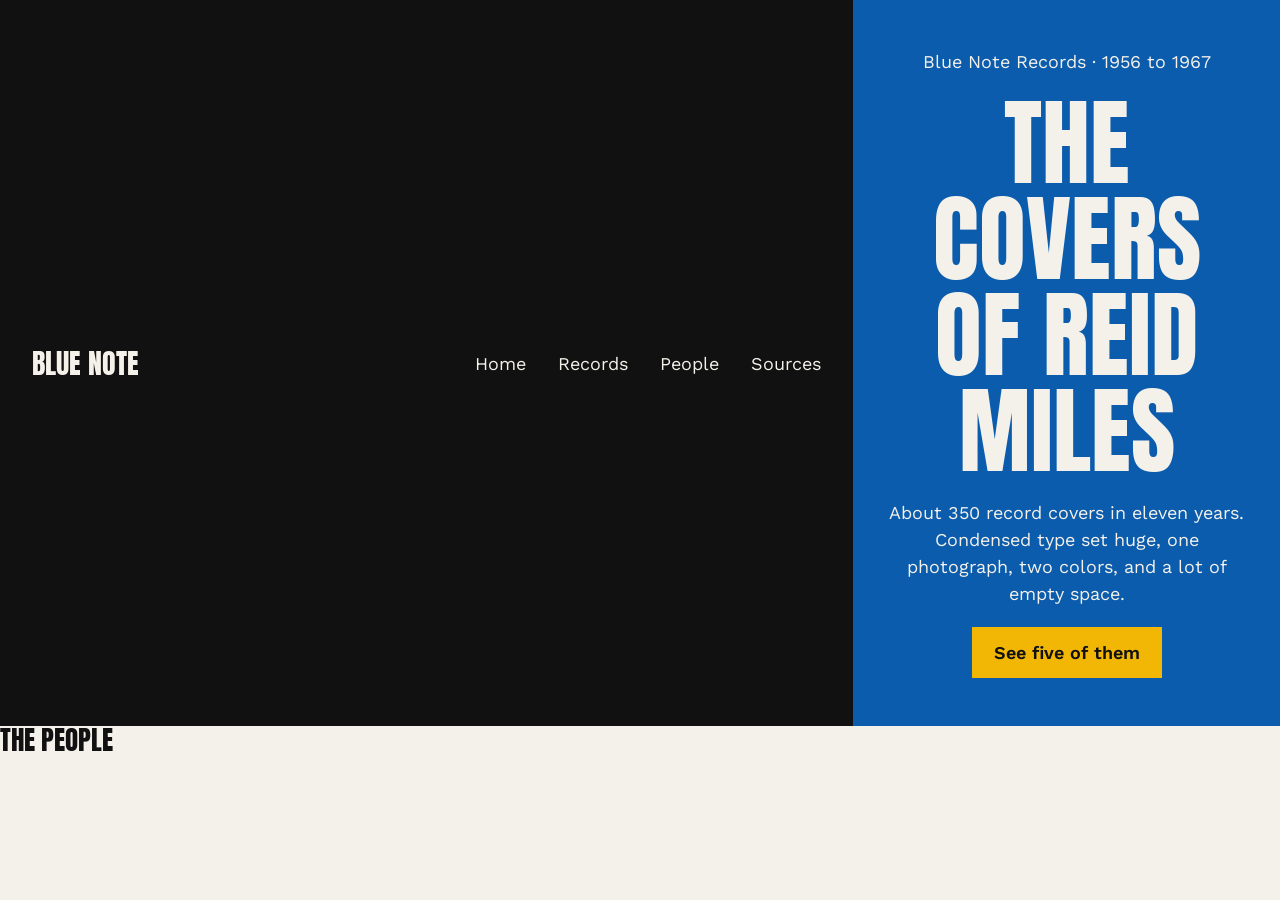
==== pages/blue-note.html @ 18f39c2d "grid" ====
<!DOCTYPE html>
<html lang="en">
<head>
    <meta charset="UTF-8">
    <meta name="viewport" content="width=device-width, initial-scale=1.0">
    <title>Blue Note, the covers of Reid Miles</title>

    <link rel="preconnect" href="https://fonts.googleapis.com">
    <link rel="preconnect" href="https://fonts.gstatic.com" crossorigin>
    <link href="https://fonts.googleapis.com/css2?family=Anton&family=Work+Sans:wght@400;600&display=swap" rel="stylesheet">

    <link rel="stylesheet" href="../css/styles.css">
</head>
<body>
    
<header class="site-header">
  <a class="logo" href="../index.html">Blue Note</a>
  <nav>
      <ul>
        <li><a href="../index.html">Home</a></li>
        <li><a href="#records">Records</a></li>
        <li><a href="#people">People</a></li>
        <li><a href="#sources">Sources</a></li>
      </ul>
  </nav>
</header> 

<section class="hero">
    <p>Blue Note Records &middot; 1956 to 1967</p>
    <h1>The covers of Reid Miles</h1>
    <p>About 350 record covers in eleven years.
        Condensed type set huge, one photograph, two colors,
        and a lot of empty space.</p>
    <a class="button" href="#records">See five of them</a>     
</section>

<section class="records" id="records">
    <h2>The people</h2>
</section>

</body>
</html>
---- css/styles.css ----
* {
    box-sizing: border-box;
    margin: 0;
    padding: 0;
}

body {
    display: grid;
    grid-template-columns: 2fr 1fr;
    background: #f4f1ea;
    color: #111111;
    font-family: 'Work Sans', sans-serif;
    font-size: 18px;
    line-height: 1.5;
}

h1, h2, h3, .logo {
    font-family: 'Anton', sans-serif;
    font-weight: 400;
    text-transform: uppercase;
    line-height: 1;
}

.site-header {
    display: flex;
    justify-content: space-between;
    align-items: center;
    padding: 20px 32px;
    background: #111111;
    color: #f4f1ea;
}

.site-header a {
    color: #f4f1ea;
    text-decoration: none;
}

.logo {
    font-size: 28px;
}

nav ul {
    display: flex;
    gap: 32px;
    list-style: none;
}

.hero {
    display: flex;
    flex-direction: column;
    justify-content: center;
    align-items: center;
    gap: 20px;
    min-height: 520px;
    padding: 48px 32px;
    background: #0B5CAD;
    color: #f4f1ea;
    text-align: center;
}

.hero h1 {
    font-size: 96px;
}

.button {
    padding: 12px 22px;
    background: #f2B705;
    color: #111111;
    font-weight: 600;
    text-decoration: none;
}
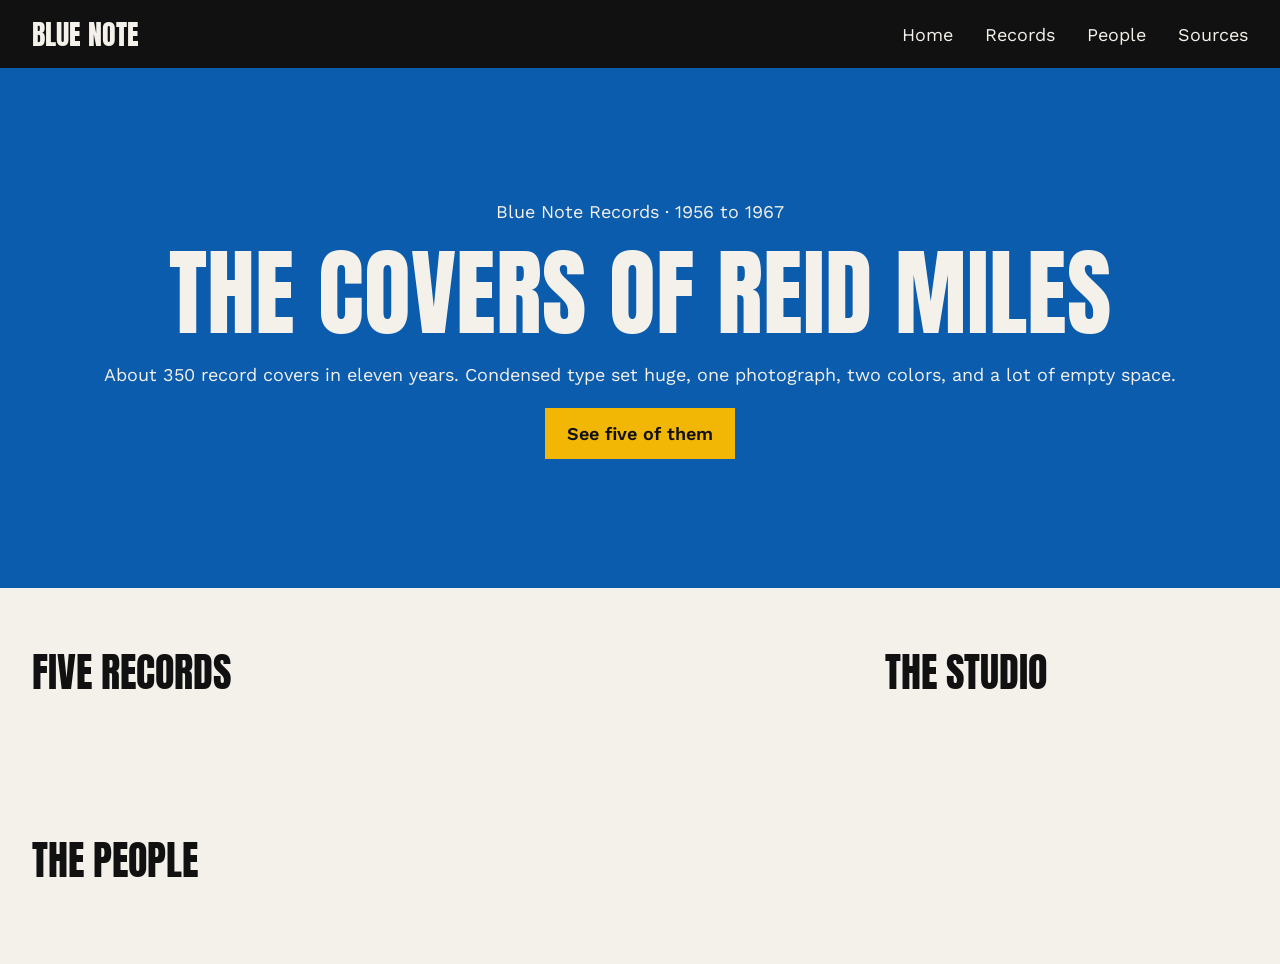
==== commit 7cc6d7b6: "grid" ====
--- a/pages/blue-note.html
+++ b/pages/blue-note.html
@@ -35,6 +35,14 @@
 </section>
 
 <section class="records" id="records">
+    <h2>Five records</h2>
+</section>
+
+<aside class="studio">
+    <h2>The studio</h2>
+</aside>
+
+<section class="people" id="people">
     <h2>The people</h2>
 </section>
 
--- a/css/styles.css
+++ b/css/styles.css
@@ -68,4 +68,17 @@
     color: #111111;
     font-weight: 600;
     text-decoration: none;
+}
+
+.site-header, .hero, .people, .site-footer {
+    grid-column: span 2
+}
+
+.records, .studio, .people {
+    padding: 64px 32px;
+}
+
+h2 {
+    font-size: 40px;
+    margin-bottom: 20px;
 }
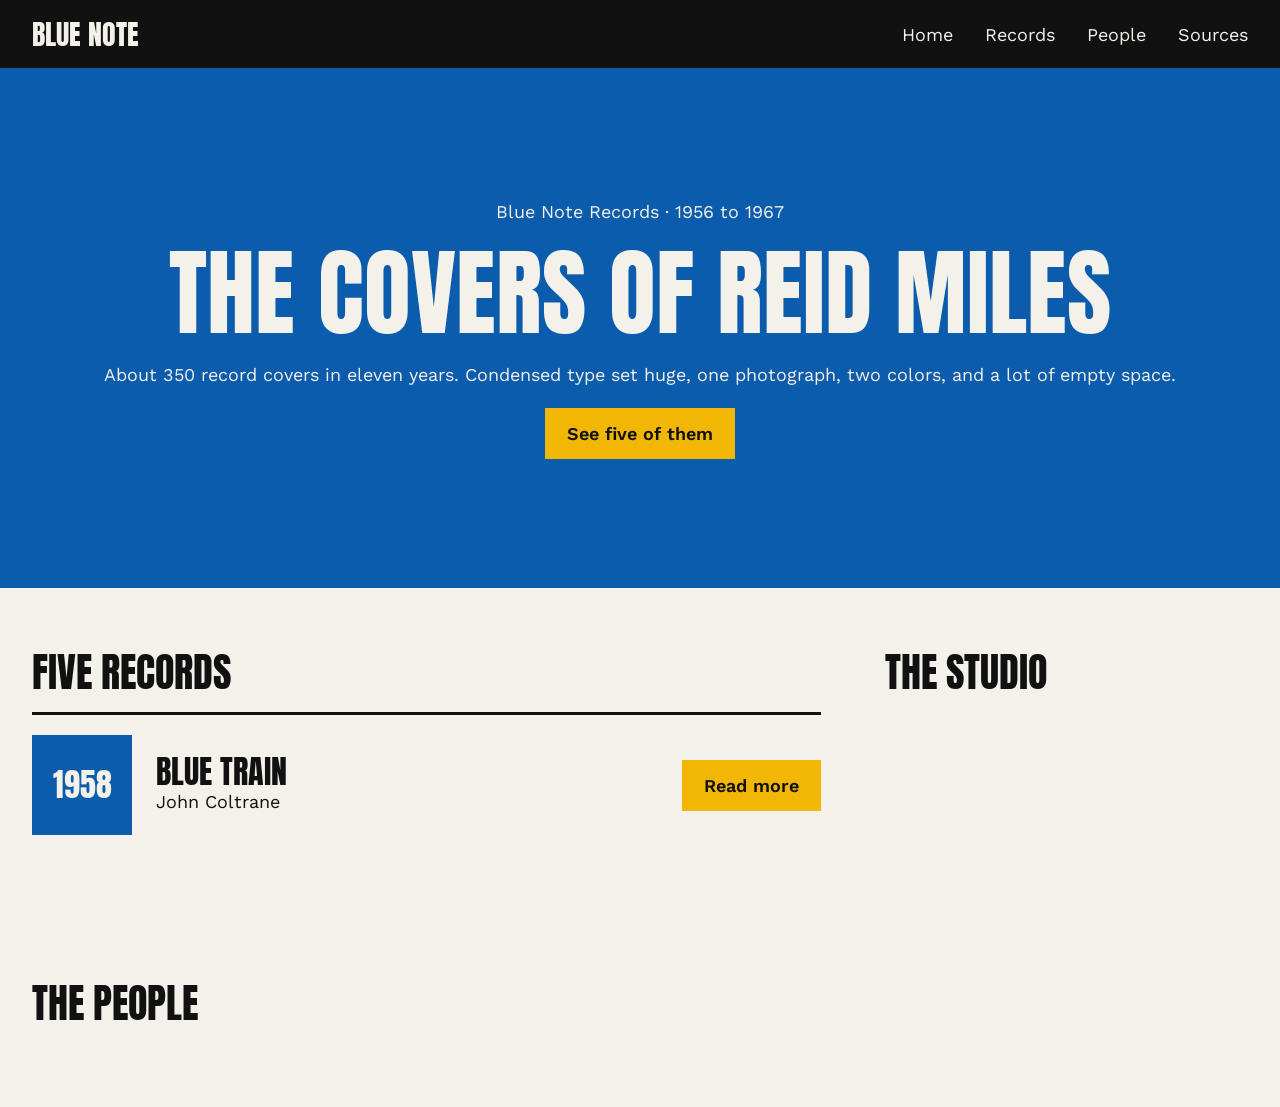
==== commit 90abfe7f: "1 record" ====
--- a/pages/blue-note.html
+++ b/pages/blue-note.html
@@ -36,6 +36,15 @@
 
 <section class="records" id="records">
     <h2>Five records</h2>
+
+    <article class="album">
+        <div class="swatch blue">1958</div>
+        <div class="info">
+            <h3>Blue Train</h3>
+            <p>John Coltrane</p>
+        </div>
+        <a class="button" href="https://en.wikipedia.org/wiki/Blue_Train_(album)">Read more</a>
+    </article>
 </section>
 
 <aside class="studio">
--- a/css/styles.css
+++ b/css/styles.css
@@ -14,7 +14,7 @@
     line-height: 1.5;
 }
 
-h1, h2, h3, .logo {
+h1, h2, h3, .logo, .swatch {
     font-family: 'Anton', sans-serif;
     font-weight: 400;
     text-transform: uppercase;
@@ -81,4 +81,34 @@
 h2 {
     font-size: 40px;
     margin-bottom: 20px;
+}
+
+h3 {
+    font-size: 32px;
+}
+
+.album {
+    display: flex;
+    align-items: center;
+    gap: 24px;
+    padding: 20px 0;
+    border-top: 3px solid #111111;
+}
+
+.swatch {
+    display: flex;
+    justify-content: center;
+    align-items: center;
+    flex: 0 0 100px;
+    height: 100px;
+    font-size: 32px;
+}
+
+.blue {background: #0B5CAD; color: #f4f1ea;}
+.ink {background: #111111; color: #f2B705;}
+.orange {background: #e0592a;}
+.yelow {background: #f2B705;}
+
+.info {
+    flex: 1;
 }
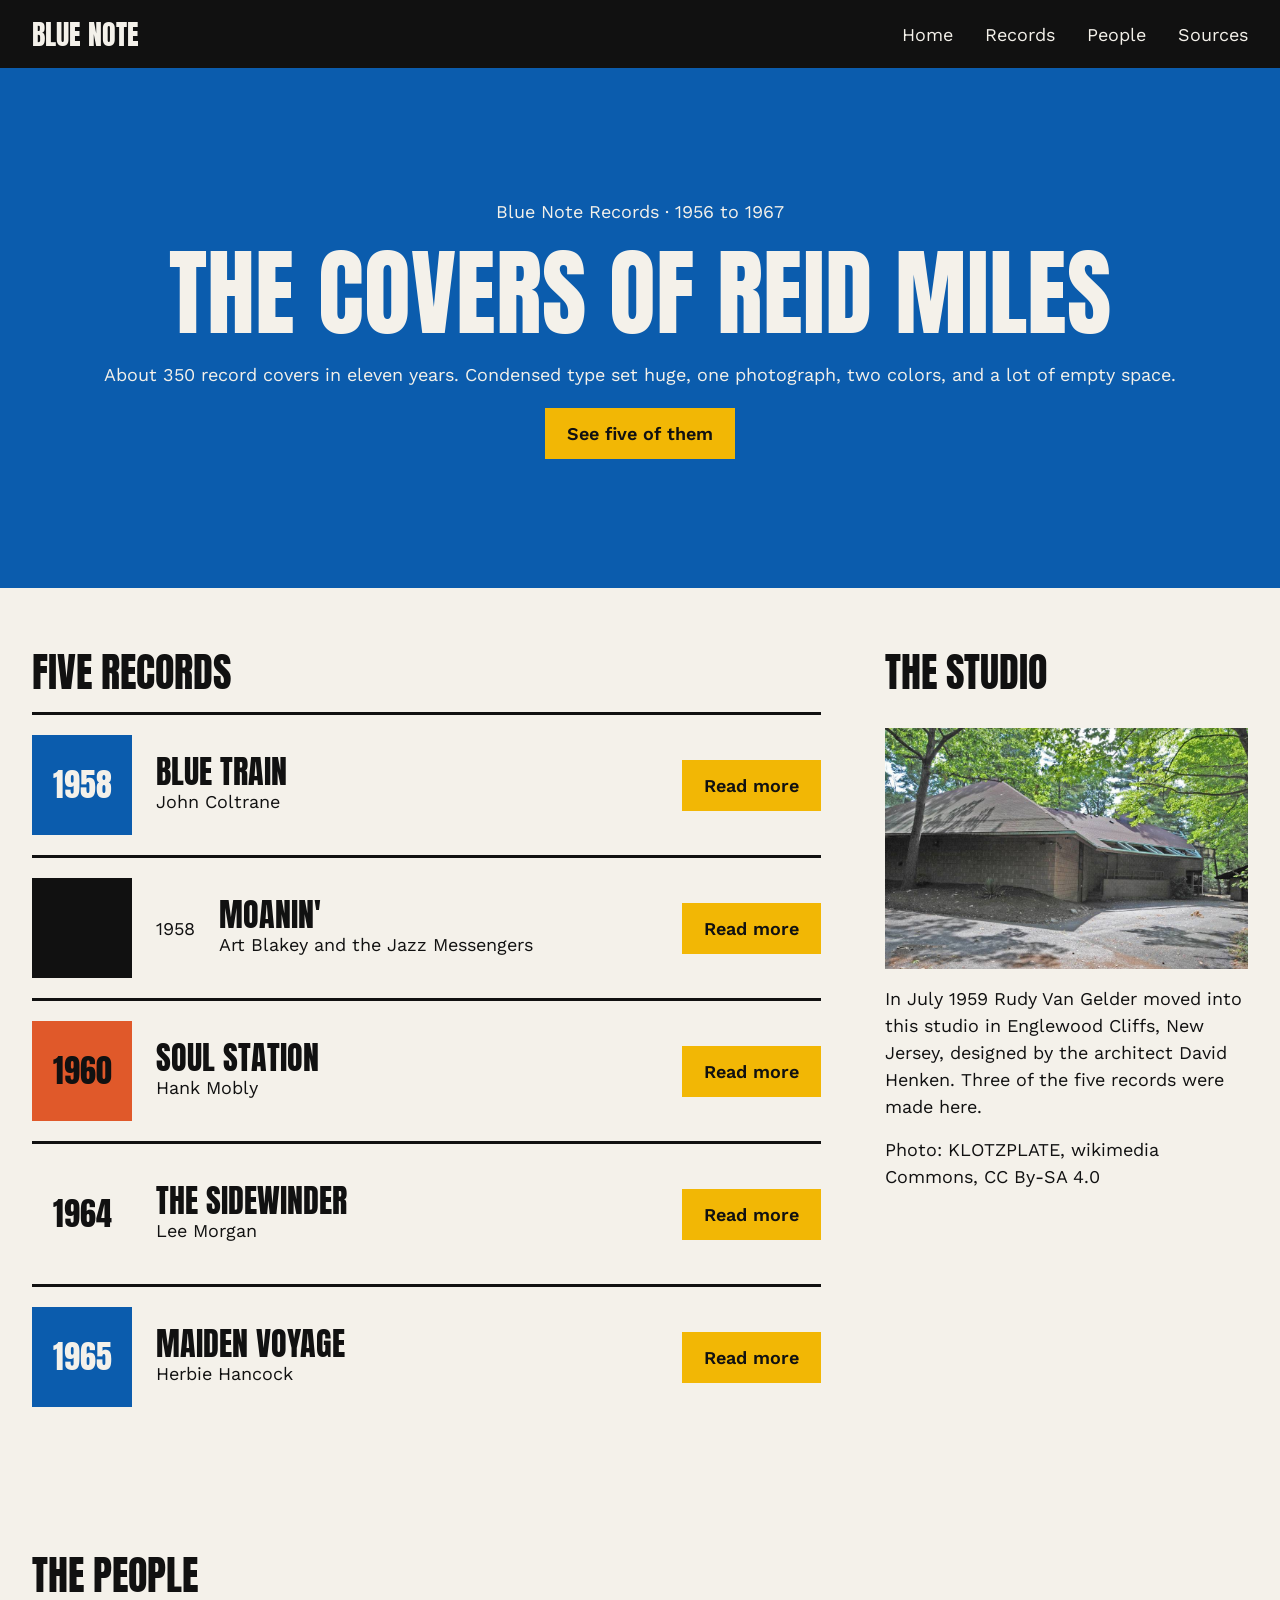
==== commit fa9ae1b1: "studio" ====
--- a/pages/blue-note.html
+++ b/pages/blue-note.html
@@ -45,10 +45,52 @@
         </div>
         <a class="button" href="https://en.wikipedia.org/wiki/Blue_Train_(album)">Read more</a>
     </article>
+
+    <article class="album">
+    <div class="swatch ink"></div>1958</div>
+    <div class="info">
+        <h3>Moanin'</h3>
+        <p>Art Blakey and the Jazz Messengers</p>
+    </div>
+    <a class="button" href="https://en.wikipedia.org/wiki/Moanin%27">Read more</a>
+    </article>
+
+    <article class="album">
+        <div class="swatch orange">1960</div>
+        <div class="info">
+            <h3>Soul Station</h3>
+            <p>Hank Mobly</p>
+        </div>
+        <a class="button" href="https://en.wikipedia.org/wiki/Soul_Station">Read more</a>
+    </article>
+
+    <article class="album">
+        <div class="swatch yellow">1964</div>
+        <div class="info">
+          <h3>The Sidewinder</h3>
+          <p>Lee Morgan</p>
+        </div>
+        <a class="button" href="https://en.wikipedia.org/wiki/The_Sidewinder">Read more</a>
+    </article>
+
+  <article class="album">
+        <div class="swatch blue">1965</div>
+        <div class="info">
+           <h3>Maiden Voyage</h3>
+          <p>Herbie Hancock</p>
+        </div>
+    <a class="button" href="https://em.wikipedia.org/wiki/Maiden_Voyage_(Herbie_Hancock_album)">Read more</a>
+  </article>
 </section>
 
 <aside class="studio">
     <h2>The studio</h2>
+    <img src="../images/van-gelder-studio.jpg" width="1000" height="664"
+    alt="The low brick Van Gelder Studio under tall trees in Englewood Cliffs, New Jersey">
+    <p>In July 1959 Rudy Van Gelder moved into this studio in 
+        Englewood Cliffs, New Jersey, designed by the architect
+        David Henken. Three of the five records were made here.</p>
+    <p>Photo: KLOTZPLATE, wikimedia Commons, CC By-SA 4.0</p>
 </aside>
 
 <section class="people" id="people">
--- a/css/styles.css
+++ b/css/styles.css
@@ -111,4 +111,15 @@
 
 .info {
     flex: 1;
+}
+
+.studio {
+    display: flex;
+    flex-direction: column;
+    gap: 16px;
+}
+
+.studio img {
+    width: 100%;
+    height: auto;
 }
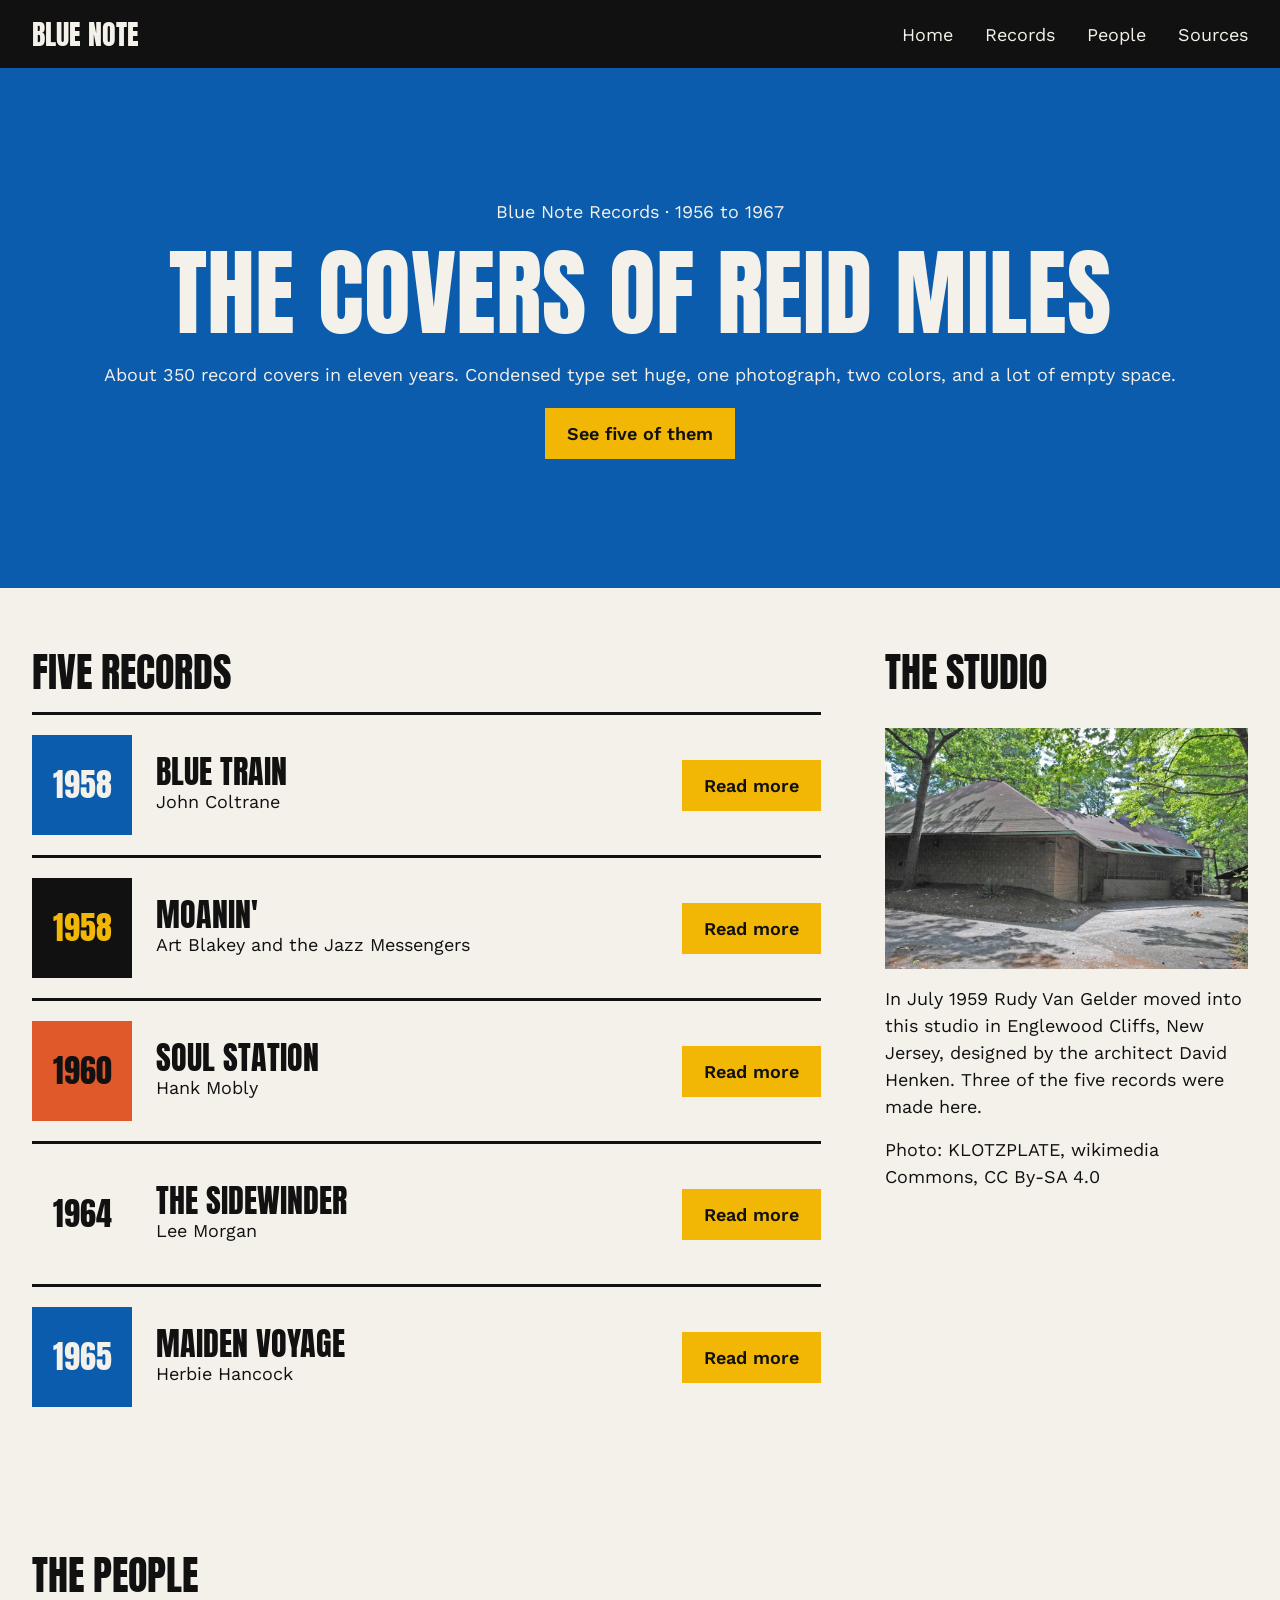
==== commit a31cd9af: "moanin" ====
--- a/pages/blue-note.html
+++ b/pages/blue-note.html
@@ -47,7 +47,7 @@
     </article>
 
     <article class="album">
-    <div class="swatch ink"></div>1958</div>
+    <div class="swatch ink">1958</div>
     <div class="info">
         <h3>Moanin'</h3>
         <p>Art Blakey and the Jazz Messengers</p>
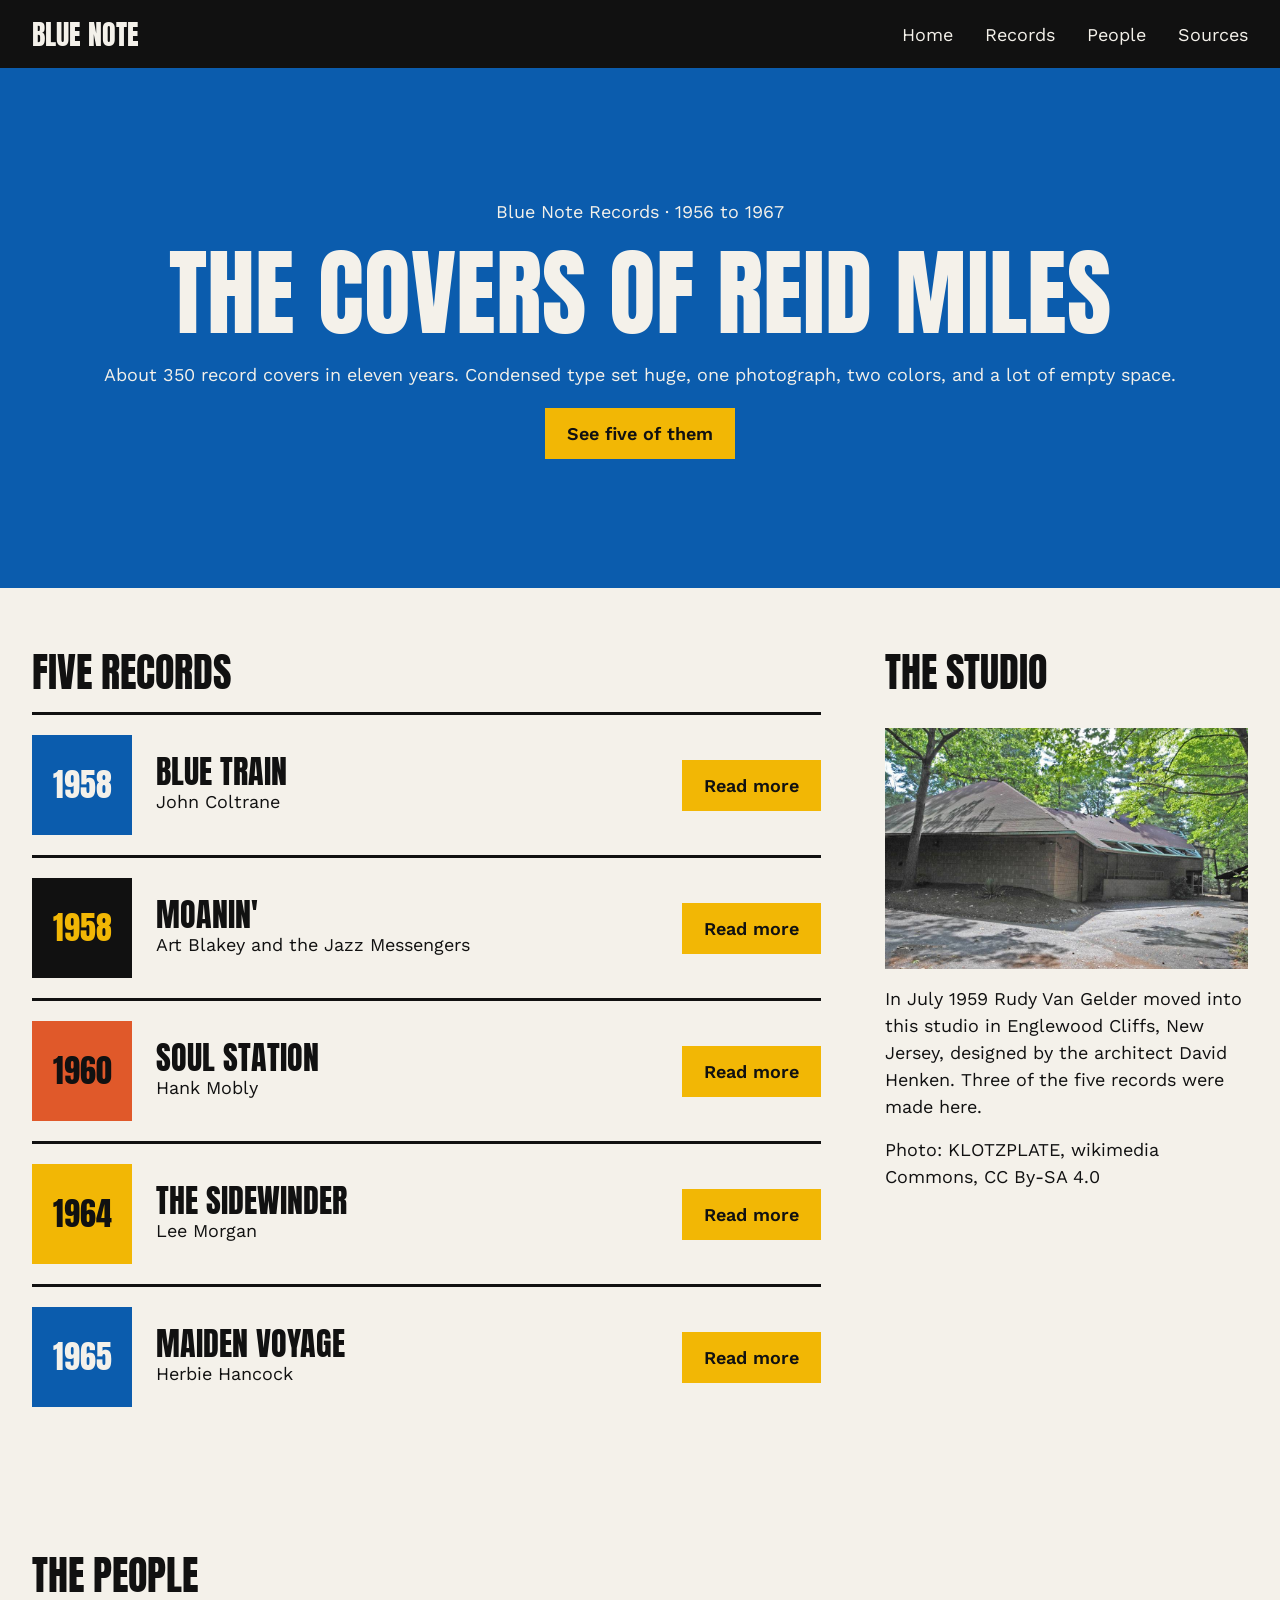
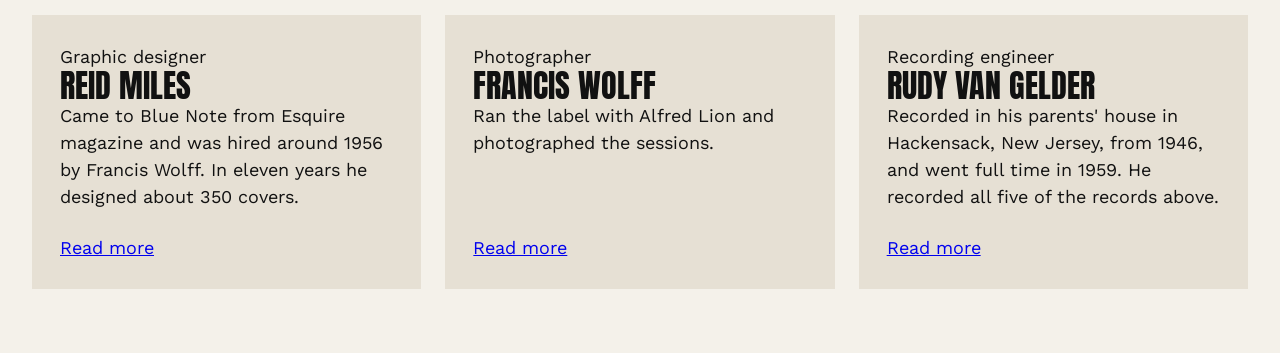
==== commit 4679fcb8: "people" ====
--- a/pages/blue-note.html
+++ b/pages/blue-note.html
@@ -95,6 +95,39 @@
 
 <section class="people" id="people">
     <h2>The people</h2>
+    <div class="cards">
+        <article class="person">
+            <div>
+                <p>Graphic designer</p>
+                <h3>Reid Miles</h3>
+                <p>Came to Blue Note from Esquire magazine and was hired
+                    around 1956 by Francis Wolff. In eleven years he 
+                    designed about 350 covers.</p>
+            </div>
+            <a href="https://en.wikipedia.org/wiki/Reid_Miles">Read more</a>
+        </article>
+
+        <article class="person">
+            <div>
+                <p>Photographer</p>
+                <h3>Francis Wolff</h3>
+                <p>Ran the label with Alfred Lion and photographed
+                    the sessions.</p>
+            </div>
+            <a href="https://en.wikipedia.org/wiki/Francis_Wolff">Read more</a>
+        </article>
+
+        <article class="person">
+            <div>
+                <p>Recording engineer</p>
+                <h3>Rudy Van Gelder</h3>
+                <p>Recorded in his parents' house in Hackensack, New Jersey,
+                    from 1946, and went full time in 1959. He recorded
+                    all five of the records above.</p>
+            </div>
+            <a href="https://en.wikipedia.org/wiki/Rudy_Van_Gelder">Read more</a>
+        </article>
+    </div>
 </section>
 
 </body>
--- a/css/styles.css
+++ b/css/styles.css
@@ -107,7 +107,7 @@
 .blue {background: #0B5CAD; color: #f4f1ea;}
 .ink {background: #111111; color: #f2B705;}
 .orange {background: #e0592a;}
-.yelow {background: #f2B705;}
+.yellow {background: #f2B705;}
 
 .info {
     flex: 1;
@@ -122,4 +122,19 @@
 .studio img {
     width: 100%;
     height: auto;
+}
+
+.cards {
+    display: flex;
+    gap: 24px;
+}
+
+.person {
+    flex: 1;
+    display: flex;
+    flex-direction: column;
+    justify-content: space-between;
+    gap: 24px;
+    padding: 28px;
+    background: #e6e0d4;
 }
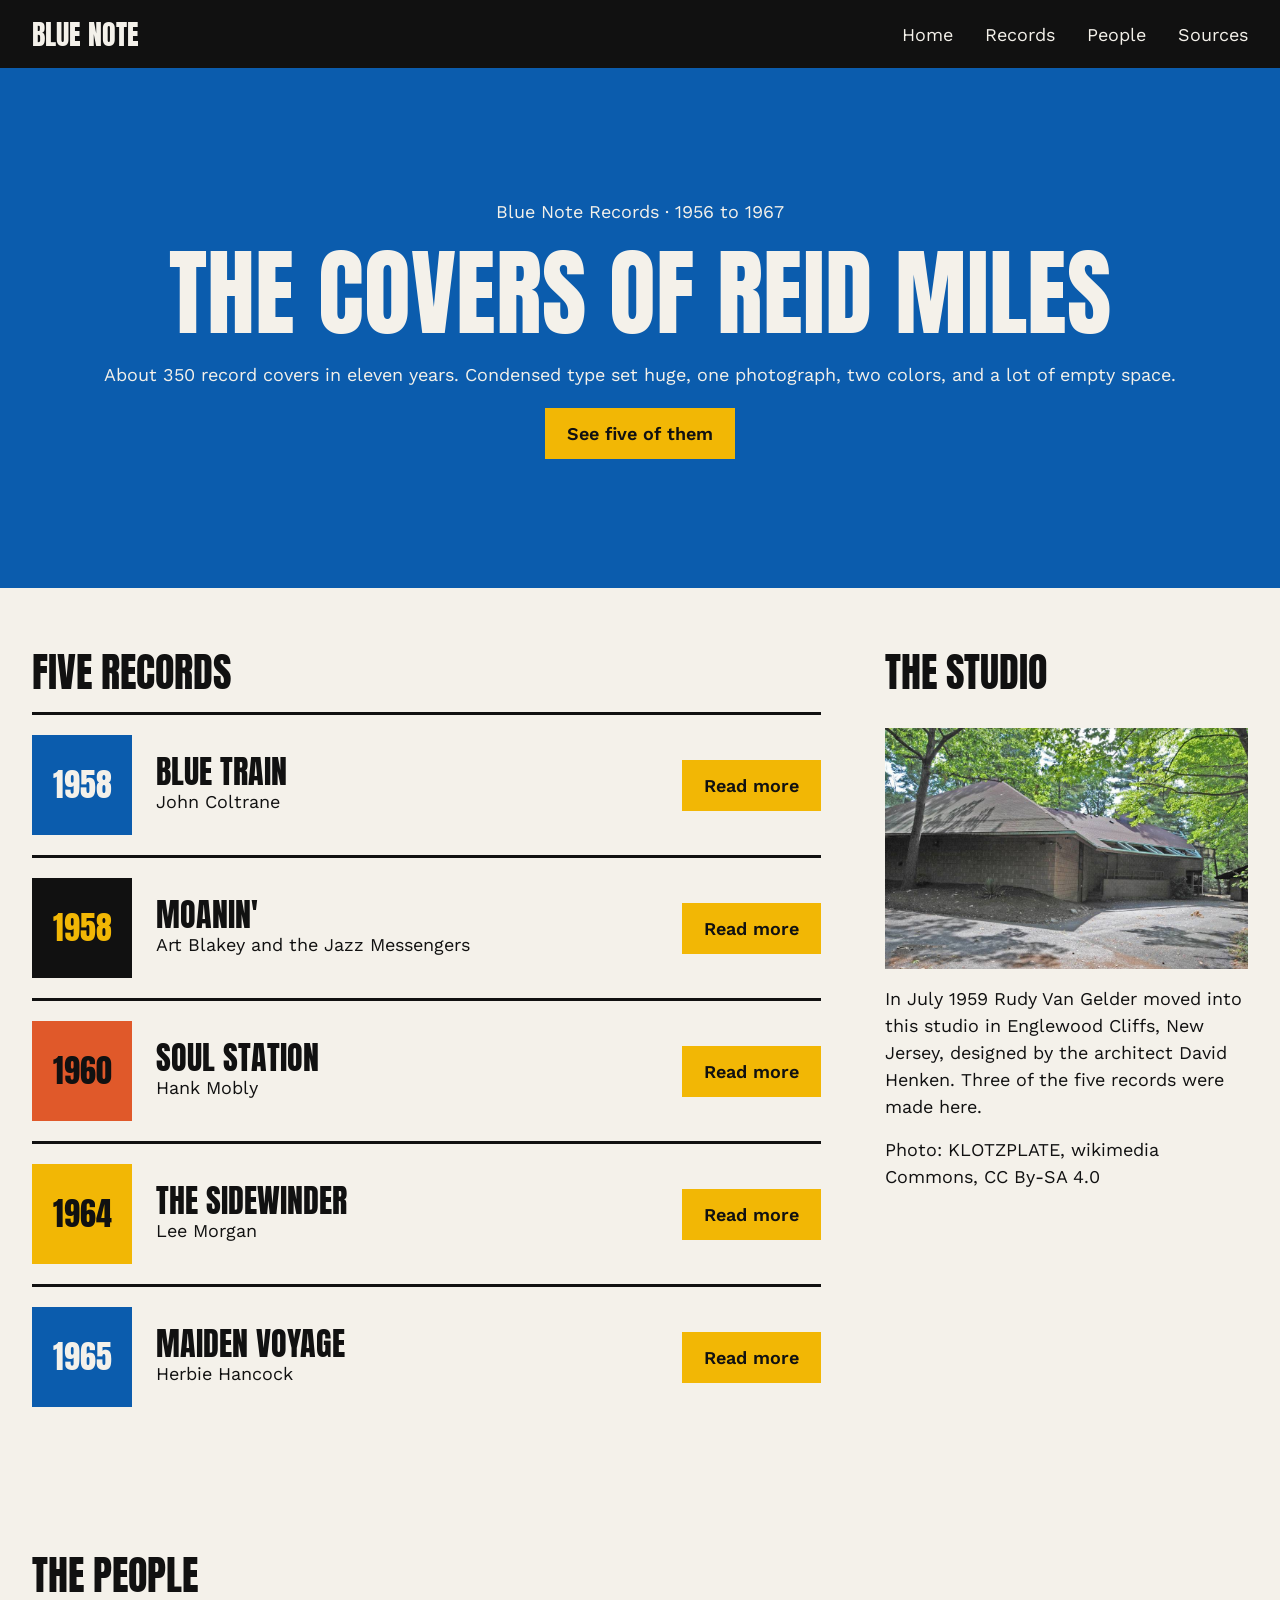
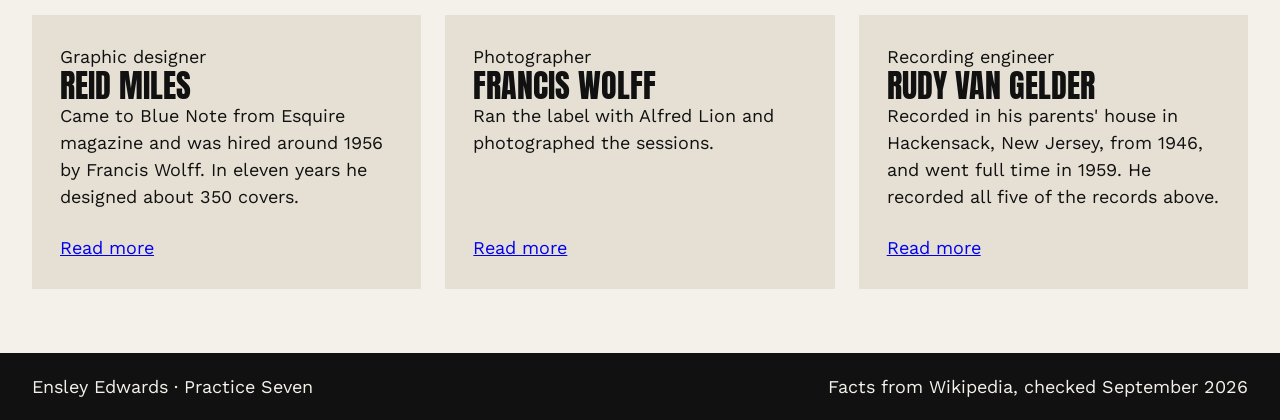
==== commit 51b78146: "footer" ====
--- a/pages/blue-note.html
+++ b/pages/blue-note.html
@@ -130,5 +130,10 @@
     </div>
 </section>
 
+<footer class="site-footer" id="sources">
+    <p>Ensley Edwards &middot; Practice Seven</p>
+    <p>Facts from Wikipedia, checked September 2026</p>
+</footer>
+
 </body>
 </html>
--- a/css/styles.css
+++ b/css/styles.css
@@ -21,7 +21,7 @@
     line-height: 1;
 }
 
-.site-header {
+.site-header, .site-footer {
     display: flex;
     justify-content: space-between;
     align-items: center;
